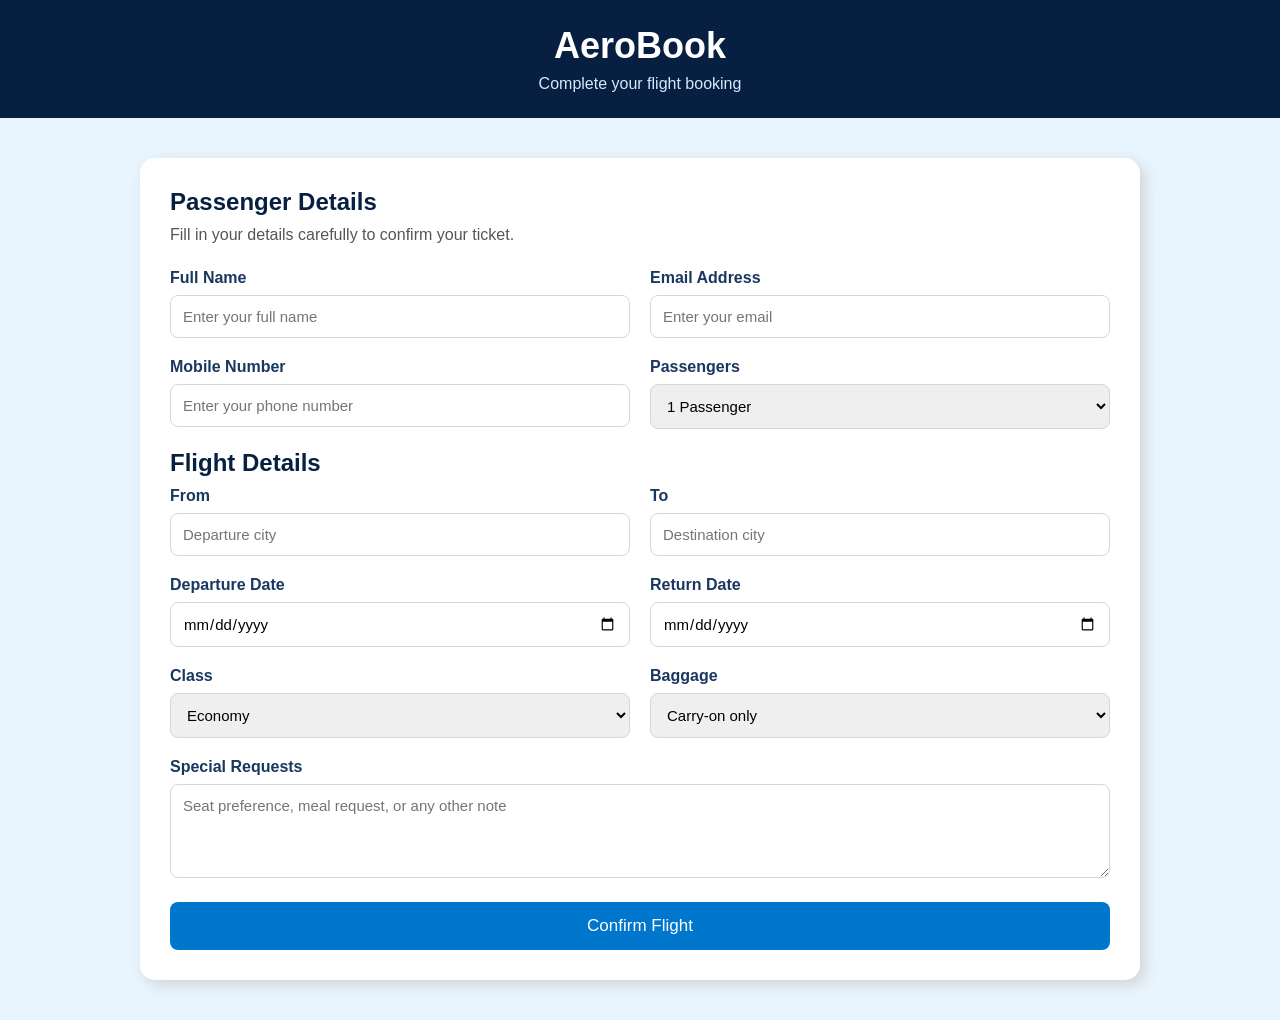
==== booking.html @ 1d0ac187 "Add files via upload" ====
<!DOCTYPE html>
<html lang="en">
<head>
    <meta charset="UTF-8">
    <meta name="viewport" content="width=device-width, initial-scale=1.0">
    <title>AeroBook | Booking</title>
    <link rel="stylesheet" href="booking.css">
    <script src="booking.js" defer></script>
</head>
<body>

    <header class="topbar">
        <h1>AeroBook</h1>
        <p>Complete your flight booking</p>
    </header>

    <main class="booking-page">
        <section class="booking-card">
            <h2>Passenger Details</h2>
            <p class="subtitle">Fill in your details carefully to confirm your ticket.</p>

            <form class="booking-form" id="bookingForm">
                <div class="form-row">
                    <div class="form-group">
                        <label for="fullname">Full Name</label>
                        <input type="text" id="fullname" placeholder="Enter your full name" required>
                    </div>

                    <div class="form-group">
                        <label for="email">Email Address</label>
                        <input type="email" id="email" placeholder="Enter your email" required>
                    </div>
                </div>

                <div class="form-row">
                    <div class="form-group">
                        <label for="phone">Mobile Number</label>
                        <input type="tel" id="phone" placeholder="Enter your phone number" required>
                    </div>

                    <div class="form-group">
                        <label for="passengers">Passengers</label>
                        <select id="passengers" required>
                            <option>1 Passenger</option>
                            <option>2 Passengers</option>
                            <option>3 Passengers</option>
                            <option>4 Passengers</option>
                            <option>5 Passengers</option>
                        </select>
                    </div>
                </div>

                <h2>Flight Details</h2>

                <div class="form-row">
                    <div class="form-group">
                        <label for="from">From</label>
                        <input type="text" id="from" placeholder="Departure city" required>
                    </div>

                    <div class="form-group">
                        <label for="to">To</label>
                        <input type="text" id="to" placeholder="Destination city" required>
                    </div>
                </div>

                <div class="form-row">
                    <div class="form-group">
                        <label for="depart-date">Departure Date</label>
                        <input type="date" id="depart-date" required>
                    </div>

                    <div class="form-group">
                        <label for="return-date">Return Date</label>
                        <input type="date" id="return-date">
                    </div>
                </div>

                <div class="form-row">
                    <div class="form-group">
                        <label for="class">Class</label>
                        <select id="class" required>
                            <option>Economy</option>
                            <option>Premium Economy</option>
                            <option>Business</option>
                            <option>First Class</option>
                        </select>
                    </div>

                    <div class="form-group">
                        <label for="baggage">Baggage</label>
                        <select id="baggage" required>
                            <option>Carry-on only</option>
                            <option>1 Checked Bag</option>
                            <option>2 Checked Bags</option>
                        </select>
                    </div>
                </div>

                <div class="form-group full-width">
                    <label for="notes">Special Requests</label>
                    <textarea id="notes" rows="4" placeholder="Seat preference, meal request, or any other note"></textarea>
                </div>

                <button type="submit" class="book-btn">Confirm Flight</button>
            </form>
        </section>
    </main>

</body>
</html>
---- booking.css ----
* {
    margin: 0;
    padding: 0;
    box-sizing: border-box;
    font-family: Arial, sans-serif;
}

body {
    background-color: #e8f5ff;
    color: #1a1a1a;
}

.topbar {
    background-color: #072041;
    color: white;
    text-align: center;
    padding: 25px 20px;
}

.topbar h1 {
    font-size: 36px;
    margin-bottom: 8px;
}

.topbar p {
    font-size: 16px;
    color: #d6e8ff;
}

.booking-page {
    width: 90%;
    max-width: 1000px;
    margin: 40px auto;
}

.booking-card {
    background-color: white;
    padding: 30px;
    border-radius: 15px;
    box-shadow: 5px 5px 15px #d3d3d3;
}

.booking-card h2 {
    margin-bottom: 10px;
    color: #072041;
}

.subtitle {
    margin-bottom: 25px;
    color: #555;
}

.form-row {
    display: flex;
    gap: 20px;
    margin-bottom: 20px;
}

.form-group {
    flex: 1;
}

.form-group label {
    display: block;
    margin-bottom: 8px;
    font-weight: bold;
    color: #19375F;
}

.form-group input,
.form-group select,
.form-group textarea {
    width: 100%;
    padding: 12px;
    border: 1px solid #cfd8e3;
    border-radius: 8px;
    font-size: 15px;
    outline: none;
}

.form-group input:focus,
.form-group select:focus,
.form-group textarea:focus {
    border-color: #0077cc;
}

.full-width {
    margin-bottom: 20px;
}

.book-btn {
    width: 100%;
    background-color: #0077cc;
    color: white;
    border: none;
    padding: 14px;
    font-size: 17px;
    border-radius: 8px;
    cursor: pointer;
}

.book-btn:hover {
    background-color: #005fa3;
}
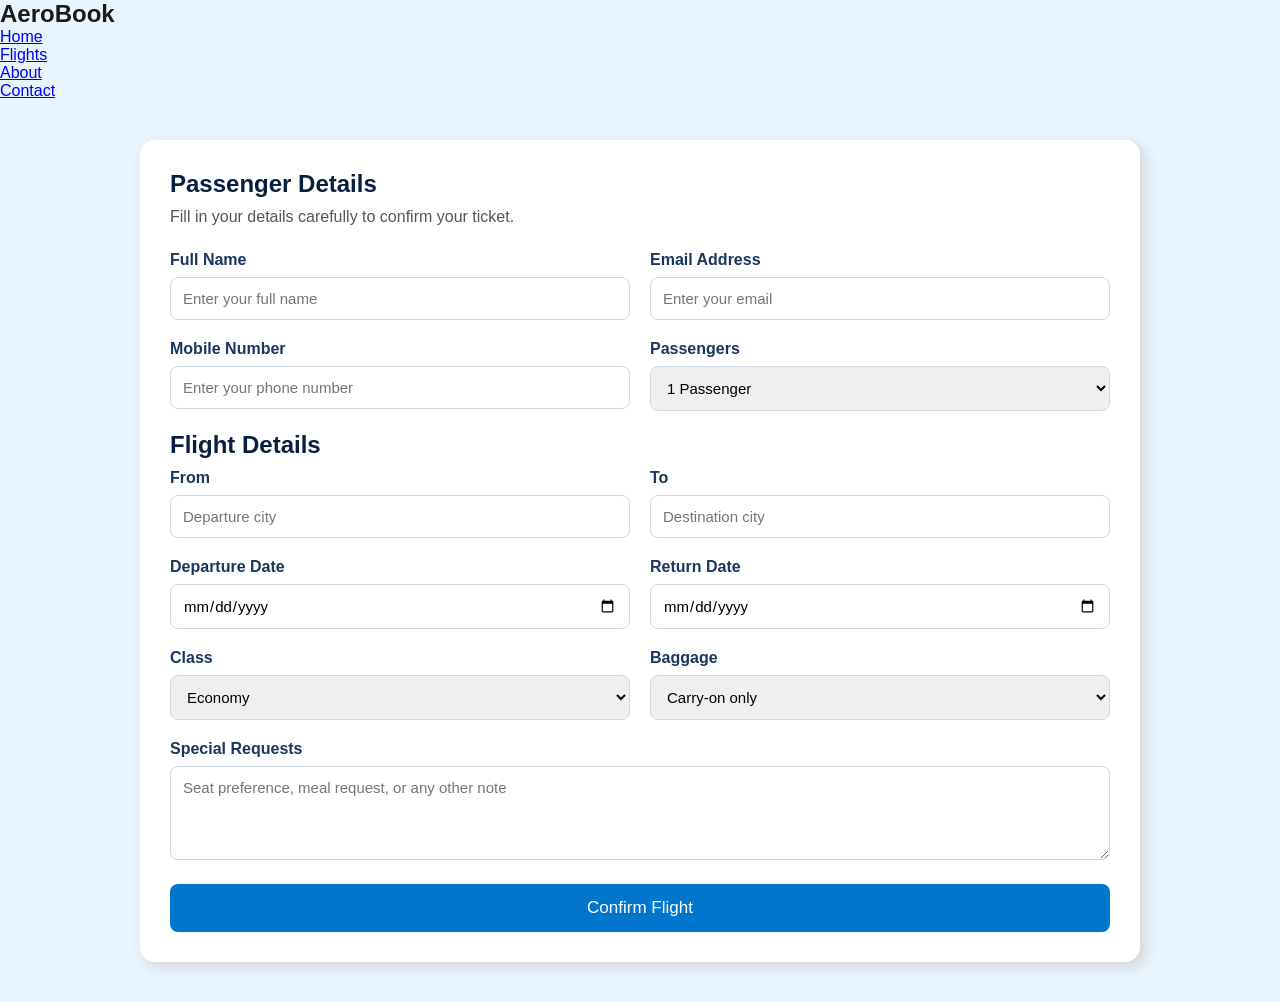
==== commit 86c725f5: "Update booking.html" ====
--- a/booking.html
+++ b/booking.html
@@ -9,9 +9,19 @@
 </head>
 <body>
 
-    <header class="topbar">
-        <h1>AeroBook</h1>
-        <p>Complete your flight booking</p>
+    <header>
+        <nav class="navbar">
+            <div class="logo">
+                <i class="fa-solid fa-plane"></i>
+                <h2>AeroBook</h2>
+            </div>
+            <ul class="nav-links">
+                <li><a href="index.html">Home</a></li>
+                <li><a href="flight.html">Flights</a></li>
+                <li><a href="#about">About</a></li>
+                <li><a href="#contact">Contact</a></li>
+            </ul>
+        </nav>
     </header>
 
     <main class="booking-page">
@@ -108,4 +118,4 @@
     </main>
 
 </body>
-</html>+</html>
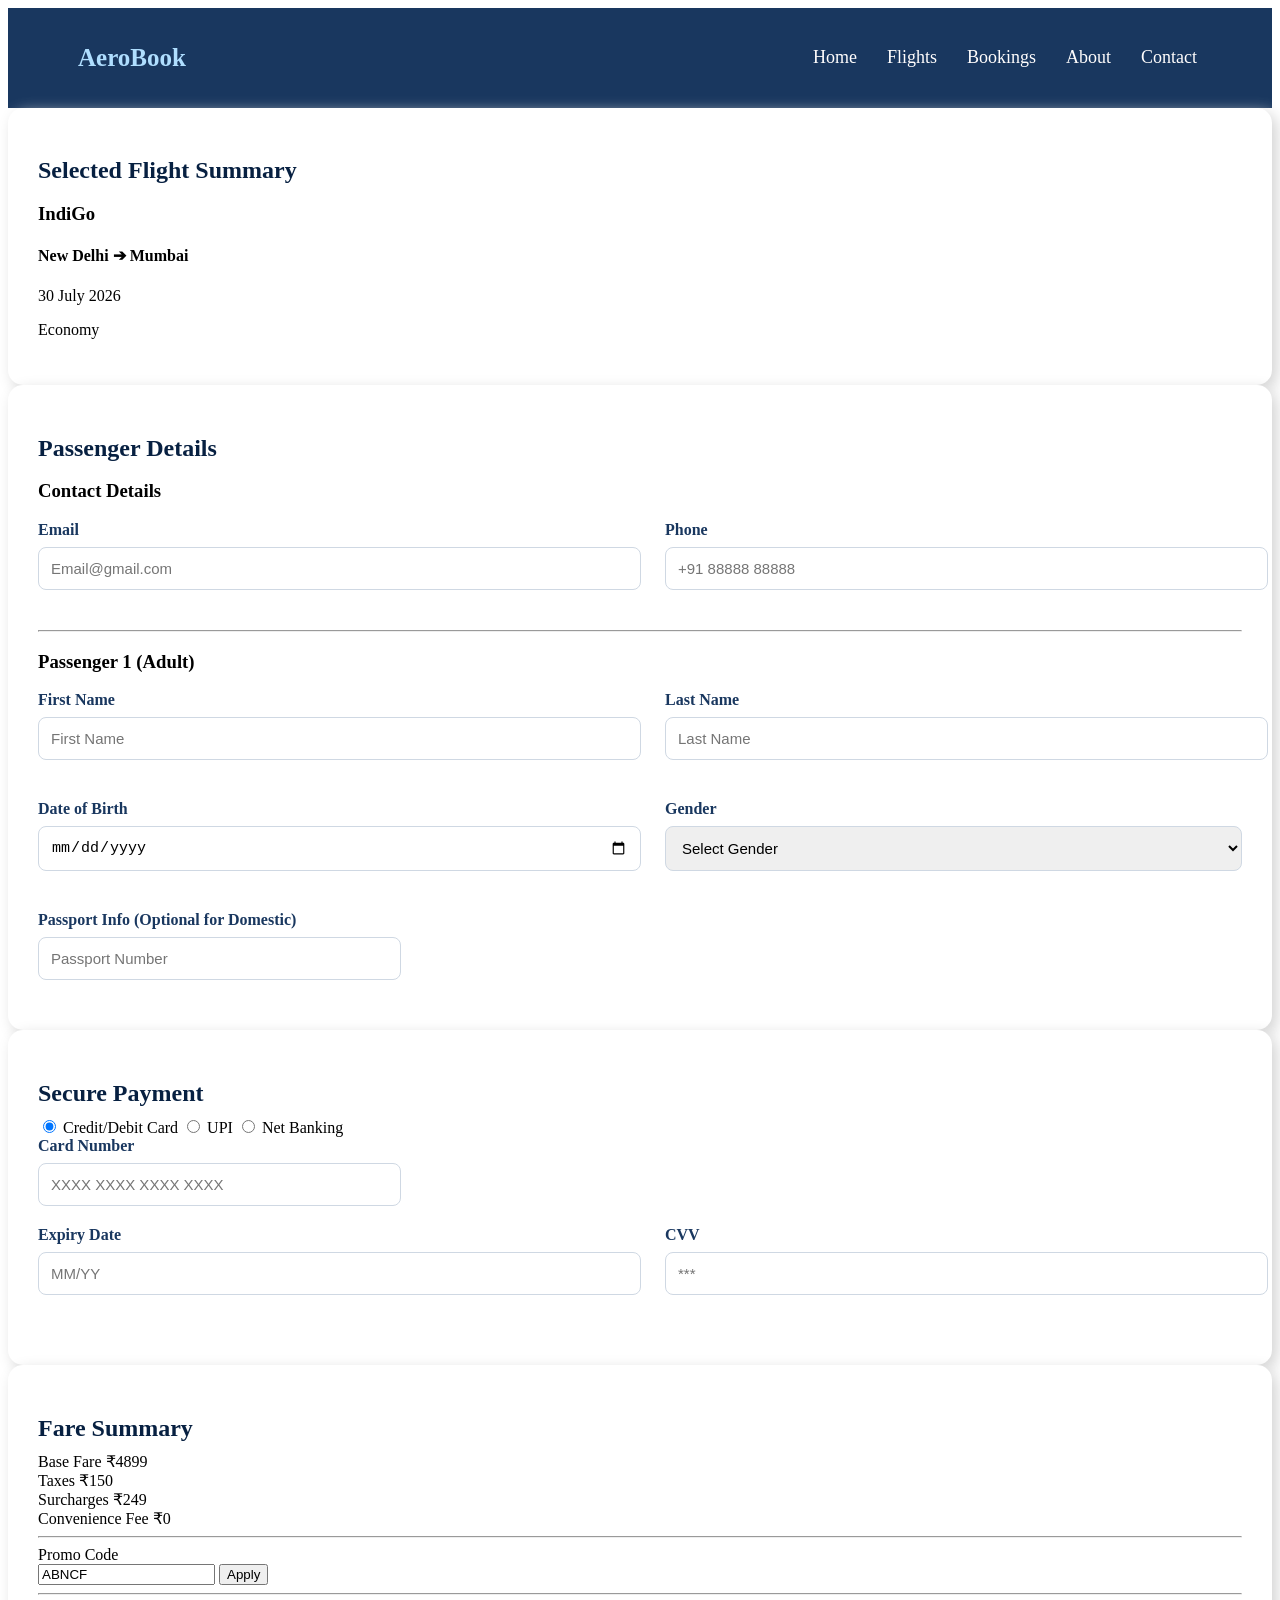
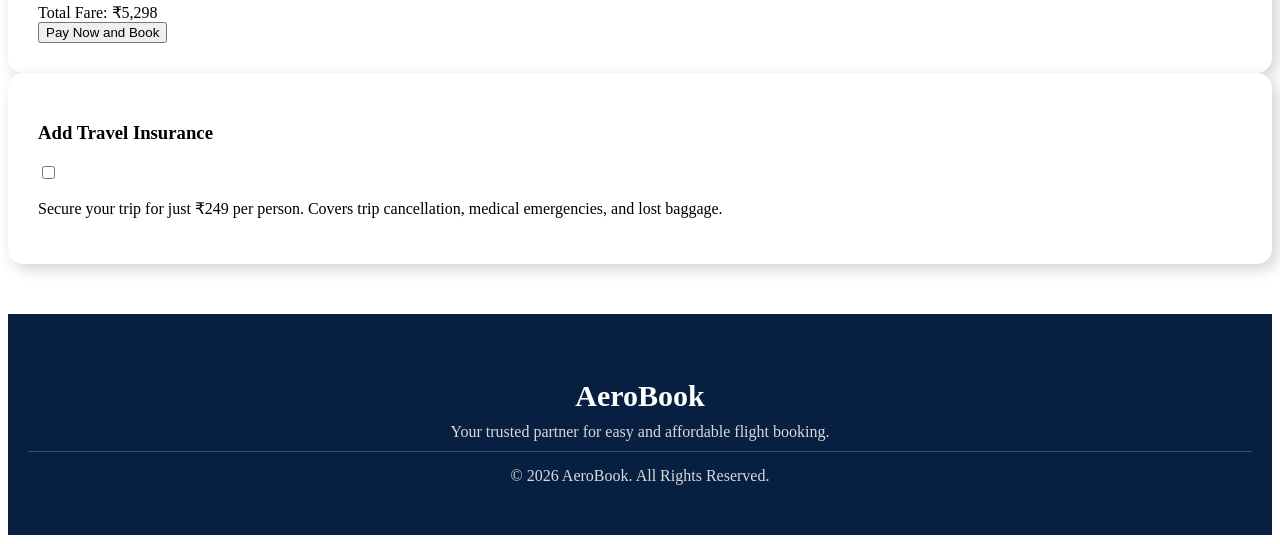
==== commit 4af75ee1: "Update booking.html" ====
--- a/booking.html
+++ b/booking.html
@@ -1,12 +1,16 @@
 <!DOCTYPE html>
 <html lang="en">
+
 <head>
     <meta charset="UTF-8">
     <meta name="viewport" content="width=device-width, initial-scale=1.0">
-    <title>AeroBook | Booking</title>
-    <link rel="stylesheet" href="booking.css">
-    <script src="booking.js" defer></script>
+    <link rel="stylesheet" href="index.css"> <!-- Keeping your main styles -->
+    <link rel="stylesheet" href="booking.css"> <!-- Specific booking styles -->
+    <script src="booking.js" defer></script> <!-- The script to load flight data -->
+
+    <title>AeroBook | Secure Booking</title>
 </head>
+
 <body>
 
     <header>
@@ -18,104 +22,198 @@
             <ul class="nav-links">
                 <li><a href="index.html">Home</a></li>
                 <li><a href="flight.html">Flights</a></li>
+                <li><a href="booking.html">Bookings</a></li>
                 <li><a href="#about">About</a></li>
                 <li><a href="#contact">Contact</a></li>
             </ul>
         </nav>
     </header>
 
-    <main class="booking-page">
-        <section class="booking-card">
-            <h2>Passenger Details</h2>
-            <p class="subtitle">Fill in your details carefully to confirm your ticket.</p>
-
-            <form class="booking-form" id="bookingForm">
-                <div class="form-row">
-                    <div class="form-group">
-                        <label for="fullname">Full Name</label>
-                        <input type="text" id="fullname" placeholder="Enter your full name" required>
-                    </div>
-
-                    <div class="form-group">
-                        <label for="email">Email Address</label>
-                        <input type="email" id="email" placeholder="Enter your email" required>
-                    </div>
-                </div>
-
-                <div class="form-row">
-                    <div class="form-group">
-                        <label for="phone">Mobile Number</label>
-                        <input type="tel" id="phone" placeholder="Enter your phone number" required>
-                    </div>
-
-                    <div class="form-group">
-                        <label for="passengers">Passengers</label>
-                        <select id="passengers" required>
-                            <option>1 Passenger</option>
-                            <option>2 Passengers</option>
-                            <option>3 Passengers</option>
-                            <option>4 Passengers</option>
-                            <option>5 Passengers</option>
-                        </select>
-                    </div>
-                </div>
-
-                <h2>Flight Details</h2>
-
-                <div class="form-row">
-                    <div class="form-group">
-                        <label for="from">From</label>
-                        <input type="text" id="from" placeholder="Departure city" required>
-                    </div>
-
-                    <div class="form-group">
-                        <label for="to">To</label>
-                        <input type="text" id="to" placeholder="Destination city" required>
-                    </div>
-                </div>
-
-                <div class="form-row">
-                    <div class="form-group">
-                        <label for="depart-date">Departure Date</label>
-                        <input type="date" id="depart-date" required>
-                    </div>
-
-                    <div class="form-group">
-                        <label for="return-date">Return Date</label>
-                        <input type="date" id="return-date">
-                    </div>
-                </div>
-
-                <div class="form-row">
-                    <div class="form-group">
-                        <label for="class">Class</label>
-                        <select id="class" required>
-                            <option>Economy</option>
-                            <option>Premium Economy</option>
-                            <option>Business</option>
-                            <option>First Class</option>
-                        </select>
-                    </div>
-
-                    <div class="form-group">
-                        <label for="baggage">Baggage</label>
-                        <select id="baggage" required>
-                            <option>Carry-on only</option>
-                            <option>1 Checked Bag</option>
-                            <option>2 Checked Bags</option>
-                        </select>
-                    </div>
-                </div>
-
-                <div class="form-group full-width">
-                    <label for="notes">Special Requests</label>
-                    <textarea id="notes" rows="4" placeholder="Seat preference, meal request, or any other note"></textarea>
-                </div>
-
-                <button type="submit" class="book-btn">Confirm Flight</button>
-            </form>
-        </section>
+    <main class="booking-main">
+        <div class="booking-container">
+
+            <!-- LEFT COLUMN: Details & Payment -->
+            <div class="booking-left">
+
+                <!-- 1. Dynamic Flight Summary -->
+                <section class="booking-card">
+                    <div class="card-header">
+                        <h2>Selected Flight Summary</h2>
+                    </div>
+                    <div class="card-body flight-summary">
+                        <div class="airline-logo">
+                            <h3 id="summary-airline">Loading Airline...</h3>
+                        </div>
+                        <div class="flight-details">
+                            <h4 id="summary-route">Loading Route...</h4>
+                            <p id="summary-date">30 July 2026</p>
+                            <p class="flight-tier" id="summary-class">Loading Class...</p>
+                        </div>
+                    </div>
+                </section>
+
+                <!-- 2. Passenger Details -->
+                <section class="booking-card">
+                    <div class="card-header">
+                        <h2>Passenger Details</h2>
+                    </div>
+                    <div class="card-body">
+                        <h3>Contact Details</h3>
+                        <div class="form-row">
+                            <div class="form-group">
+                                <label>Email</label>
+                                <input type="email" placeholder="Email@gmail.com" required>
+                            </div>
+                            <div class="form-group">
+                                <label>Phone</label>
+                                <input type="tel" placeholder="+91 88888 88888" required>
+                            </div>
+                        </div>
+
+                        <hr class="divider">
+
+                        <h3>Passenger 1 (Adult)</h3>
+                        <div class="form-row">
+                            <div class="form-group">
+                                <label>First Name</label>
+                                <input type="text" placeholder="First Name" required>
+                            </div>
+                            <div class="form-group">
+                                <label>Last Name</label>
+                                <input type="text" placeholder="Last Name" required>
+                            </div>
+                        </div>
+
+                        <div class="form-row">
+                            <div class="form-group">
+                                <label>Date of Birth</label>
+                                <input type="date" required>
+                            </div>
+                            <div class="form-group">
+                                <label>Gender</label>
+                                <select required>
+                                    <option value="" disabled selected>Select Gender</option>
+                                    <option value="male">Male</option>
+                                    <option value="female">Female</option>
+                                    <option value="other">Other</option>
+                                </select>
+                            </div>
+                        </div>
+
+                        <div class="form-group">
+                            <label>Passport Info (Optional for Domestic)</label>
+                            <input type="text" placeholder="Passport Number">
+                        </div>
+                    </div>
+                </section>
+
+                <!-- 3. Secure Payment -->
+                <section class="booking-card">
+                    <div class="card-header">
+                        <h2>Secure Payment</h2>
+                    </div>
+                    <div class="card-body">
+                        <div class="payment-tabs">
+                            <label><input type="radio" name="payment" checked> Credit/Debit Card</label>
+                            <label><input type="radio" name="payment"> UPI</label>
+                            <label><input type="radio" name="payment"> Net Banking</label>
+                        </div>
+
+                        <div class="form-group">
+                            <label>Card Number</label>
+                            <div class="card-input-wrapper">
+                                <i class="fa-regular fa-credit-card"></i>
+                                <input type="text" placeholder="XXXX XXXX XXXX XXXX" required>
+                            </div>
+                        </div>
+
+                        <div class="form-row">
+                            <div class="form-group">
+                                <label>Expiry Date</label>
+                                <input type="text" placeholder="MM/YY" required>
+                            </div>
+                            <div class="form-group">
+                                <label>CVV</label>
+                                <input type="password" placeholder="***" required>
+                            </div>
+                        </div>
+                    </div>
+                </section>
+
+            </div>
+
+            <!-- RIGHT COLUMN: Summary & Pricing -->
+            <div class="booking-right">
+
+                <!-- Dynamic Fare Summary -->
+                <section class="booking-card sidebar-card">
+                    <div class="card-header">
+                        <h2>Fare Summary</h2>
+                    </div>
+                    <div class="card-body">
+                        <div class="fare-row">
+                            <span>Base Fare</span>
+                            <span id="summary-base-fare">₹0</span>
+                        </div>
+                        <div class="fare-row">
+                            <span>Taxes</span>
+                            <span>₹150</span>
+                        </div>
+                        <div class="fare-row">
+                            <span>Surcharges</span>
+                            <span>₹249</span>
+                        </div>
+                        <div class="fare-row">
+                            <span>Convenience Fee</span>
+                            <span>₹0</span>
+                        </div>
+
+                        <hr class="divider">
+
+                        <div class="promo-section">
+                            <label>Promo Code</label>
+                            <div class="promo-input">
+                                <input type="text" value="ABNCF" placeholder="Enter Code">
+                                <button type="button">Apply</button>
+                            </div>
+                            <small class="promo-success">**ABNCF Applied! No Convenience Fee</small>
+                        </div>
+
+                        <hr class="divider">
+
+                        <div class="fare-row total-fare">
+                            <span>Total Fare:</span>
+                            <span id="summary-total-fare">₹0</span>
+                        </div>
+
+                        <button class="btn-primary" onclick="window.location.href='confirmation.html'">Pay Now and
+                            Book</button>
+                    </div>
+                </section>
+
+                <!-- Travel Insurance -->
+                <section class="booking-card sidebar-card insurance-card">
+                    <div class="insurance-header">
+                        <i class="fa-solid fa-shield-heart"></i>
+                        <h3>Add Travel Insurance</h3>
+                        <input type="checkbox" id="insurance">
+                    </div>
+                    <p>Secure your trip for just ₹249 per person. Covers trip cancellation, medical emergencies, and
+                        lost baggage.</p>
+                </section>
+
+            </div>
+        </div>
     </main>
 
+    <footer>
+        <div class="footer-content">
+            <h2>AeroBook</h2>
+            <p>Your trusted partner for easy and affordable flight booking.</p>
+            <p class="copyright">© 2026 AeroBook. All Rights Reserved.</p>
+        </div>
+    </footer>
+
 </body>
+
 </html>
--- a/index.css
+++ b/index.css
@@ -0,0 +1,552 @@
+
+
+.navbar{
+    background-color: rgb(240, 251, 255);
+    display: flex;
+    justify-content: space-between;
+    align-items: center;
+    padding: 15px 60px;
+}
+
+.logo{
+    display: flex;
+    align-items: center;
+}
+
+.logo h2{
+    font-size: 25px;
+    margin-left: 10px;
+    color: #0077cc;
+}
+
+.nav-links{
+    display: flex;
+    list-style: none;
+}
+
+.nav-links li{
+    margin: 0 15px;
+}
+
+.nav-links a{
+    text-decoration: none;
+    color: black;
+    font-size: 18px;
+}
+
+.nav-links a:hover{
+    color: #0077cc;
+}
+
+
+
+
+
+
+.hero{
+    height: 500px;
+    background-image: url("hero.png");
+    background-size: cover;
+    background-position: center;
+    text-align: center;
+    padding-top: 40px;
+    margin-bottom: 100px;
+    border-style: groove;
+    border-width: 3px;
+    border-color: #002346;
+}
+
+.hero-content{
+    width: 60%;
+    margin: auto;
+    padding: 30px;
+    border-radius: 15px;
+}
+
+.hero h1{
+    font-size: 50px;
+    font-family: 'Times New Roman', Times, serif;
+    color: #002346;
+    margin-top: -20px;
+    margin-bottom: 20px;
+    text-align: left;
+    margin-left: -100px;
+}
+
+
+
+
+.hero-search{
+    width: 45%;
+    height: 60%;
+    margin-top: -10px;
+    margin-left: 20px;
+    background-color: #19375F;
+    padding: 10px;
+    border-radius: 10px;
+}
+
+.hero h2{
+    text-align: center;
+    color: #fdfdfd;
+    margin-bottom: 25px;
+}
+
+.search-form{
+    display: flex;
+    flex-wrap: wrap;
+    justify-content: space-between;
+}
+
+.form-group{
+    width: 28%;
+    margin-bottom: 20px;
+}
+
+.form-group label{
+    display: block;
+    font-weight: bold;
+    color: #cee8f5;
+    margin-bottom: 8px;
+}
+
+.form-group input,
+.form-group select{
+    width: 90%;
+    padding: 8px;
+    border: 1px solid #ccc;
+    border-radius: 5px;
+    font-size: 15px;
+}
+
+.form-group input:focus,
+.form-group select:focus{
+    border-color: #0077cc;
+    outline: none;
+}
+
+.search-btn{
+    width: 200px;
+    margin: 20px auto 0;
+    display: block;
+    background-color: #0064ab;
+    color: white;
+    padding: 12px;
+    border: none;
+    border-radius: 5px;
+    font-size: 17px;
+    cursor: pointer;
+}
+
+.search-btn:hover{
+    background-color: #005fa3;
+}
+
+
+.chracter {
+    background-image: url(chracter.png);
+    background-size: contain;
+    background-position: center bottom;
+    background-repeat: no-repeat;
+    padding-top: 40px;
+    width: 100%;
+    height: 130px;
+    margin: auto;
+    margin-top: 12%;
+ }
+
+ .heading{
+    display: flex;
+    flex-wrap: wrap;
+    justify-content: space-between;
+    font-family: 'Times New Roman', Times, serif;
+    font-weight: 200;
+    font-size: large;
+    margin-top: 130px;
+    list-style: none;
+
+ }
+ #a{
+    margin-left: 210px;
+ }
+#b{
+    margin-left: 80px;
+}
+#c{
+    margin-right: 130px;
+}
+
+.destinations{
+    width: 90%;
+    margin: auto;
+    margin-top: 12%;
+    
+}
+
+.destinations h2{
+    text-align: center;
+    font-size: xx-large;
+    margin: 30px 0;
+}
+
+.destination-container{
+    display: flex;
+    justify-content: space-between;
+    flex-wrap: wrap;
+    margin-bottom: 40px;
+    
+}
+
+.card{
+    width: 23%;
+    border-radius: 10px;
+    text-align: left;
+    margin-bottom: 20px;
+}
+
+.card img{
+    width: 100%;
+    height: 200px;
+    border-radius: 10px 10px 0 0;
+    
+}
+
+.card h3{
+    margin-top: -28px;
+    color: floralwhite;
+    margin-left: 5px;
+}
+
+.card:hover{
+    background-color: #f0f8ff; 
+    border: 2px solid #00a0cc;
+}
+
+
+.offers{
+    width: 90%;
+    margin: 40px auto;
+    text-align: center;
+}
+
+.offer-container{
+    display: flex;
+    justify-content: space-between;
+}
+
+.offer-card{
+    width: 47%;
+    background: #a3caf0;
+    color: rgb(0, 0, 0);
+    padding: 25px;
+    margin: 10px;
+    border-radius: 15px;
+    box-shadow: 0 6px 15px rgba(0,0,0,0.2);
+    transition: 0.3s;
+}
+
+.offer-card h3{
+    margin: 10px 0;
+}
+
+.offer-card p{
+    margin: 15px 0;
+}
+
+.offer-card button{
+    padding: 10px 20px;
+    background: #104b75;
+    color: white;
+    border: none;
+    border-radius: 5px;
+    cursor: pointer;
+}
+
+
+.about {
+    background-color: rgb(240, 251, 255);
+    padding: 80px 60px;
+    margin-top: 60px;
+}
+
+.about h2 {
+    text-align: center;
+    font-size: xx-large;
+    color: #002346;
+    margin-bottom: 50px;
+    font-family: 'Times New Roman', Times, serif;
+}
+
+.about-content {
+    display: flex;
+    justify-content: space-between;
+    align-items: center;
+    max-width: 1200px;
+    margin: 0 auto;
+    gap: 60px;
+}
+
+.about-text {
+    flex: 1;
+}
+
+.about-text p {
+    font-size: 16px;
+    line-height: 1.8;
+    color: #333;
+    margin-bottom: 20px;
+    text-align: justify;
+}
+
+.about-stats {
+    flex: 1;
+    display: flex;
+    justify-content: space-around;
+    background-color: #19375F;
+    padding: 40px 20px;
+    border-radius: 15px;
+    box-shadow: 0 6px 15px rgba(0, 0, 0, 0.2);
+}
+
+.stat-item {
+    text-align: center;
+    color: white;
+}
+
+.stat-item i {
+    font-size: 40px;
+    color: #0077cc;
+    margin-bottom: 15px;
+}
+
+.stat-item h3 {
+    font-size: 36px;
+    margin-bottom: 5px;
+    color: #0077cc;
+}
+
+.stat-item p {
+    font-size: 16px;
+    color: #cee8f5;
+    margin: 0;
+}
+
+
+.contact {
+    background-color: #ffffff;
+    padding: 80px 60px;
+}
+
+.contact h2 {
+    text-align: center;
+    font-size: xx-large;
+    color: #002346;
+    margin-bottom: 50px;
+    font-family: 'Times New Roman', Times, serif;
+}
+
+.contact-content {
+    display: flex;
+    justify-content: space-between;
+    max-width: 1200px;
+    margin: 0 auto;
+    gap: 60px;
+}
+
+.contact-info {
+    flex: 1;
+    padding-right: 20px;
+}
+
+.contact-info h3 {
+    font-size: 28px;
+    color: #002346;
+    margin-bottom: 20px;
+}
+
+.contact-info p {
+    font-size: 16px;
+    color: #333;
+    margin-bottom: 30px;
+    line-height: 1.6;
+}
+
+.contact-details {
+    display: flex;
+    flex-direction: column;
+    gap: 20px;
+}
+
+.contact-item {
+    display: flex;
+    align-items: center;
+    gap: 15px;
+    font-size: 16px;
+    color: #333;
+}
+
+.contact-item i {
+    font-size: 24px;
+    color: #0077cc;
+    width: 30px;
+}
+
+.contact-form-container {
+    flex: 1.5;
+    background-color: rgb(240, 251, 255);
+    padding: 40px;
+    border-radius: 15px;
+    box-shadow: 0 6px 15px rgba(0, 0, 0, 0.1);
+}
+
+.contact-form-container h3 {
+    font-size: 24px;
+    color: #002346;
+    margin-bottom: 25px;
+}
+
+.contact-form {
+    display: flex;
+    flex-direction: column;
+    gap: 20px;
+}
+
+.contact-form .form-group {
+    width: 100%;
+    margin-bottom: 0;
+}
+
+.contact-form .form-group label {
+    display: block;
+    font-weight: bold;
+    color: #002346;
+    margin-bottom: 8px;
+    font-size: 15px;
+}
+
+.contact-form .form-group input,
+.contact-form .form-group textarea {
+    width: 100%;
+    padding: 12px;
+    border: 1px solid #ccc;
+    border-radius: 5px;
+    font-size: 15px;
+    font-family: Arial, sans-serif;
+    transition: border-color 0.3s ease;
+}
+
+.contact-form .form-group input:focus,
+.contact-form .form-group textarea:focus {
+    border-color: #0077cc;
+    outline: none;
+    box-shadow: 0 0 5px rgba(0, 119, 204, 0.2);
+}
+
+.contact-form .form-group textarea {
+    resize: vertical;
+    min-height: 120px;
+}
+
+.submit-btn {
+    background-color: #0064ab;
+    color: white;
+    padding: 14px 30px;
+    border: none;
+    border-radius: 5px;
+    font-size: 17px;
+    font-weight: bold;
+    cursor: pointer;
+    transition: background-color 0.3s ease;
+    align-self: flex-start;
+}
+
+.submit-btn:hover {
+    background-color: #005fa3;
+}
+
+footer{
+    background-color: #072041;
+    color: white;
+    text-align: center;
+    padding: 40px 20px;
+    margin-top: 50px;
+}
+
+.footer-content h2{
+    font-size: 30px;
+    margin-bottom: 10px;
+}
+
+.footer-content p{
+    font-size: 16px;
+    margin: 10px 0;
+    color: #d9d9d9;
+}
+
+.copyright{
+    margin-top: 20px;
+    font-size: 14px;
+    color: #bdbdbd;
+    border-top: 1px solid #3b4d66;
+    padding-top: 15px;
+}
+
+
+/* --- MOBILE SETTINGS --- */
+@media (max-width: 768px) {
+    .navbar {
+        flex-direction: column;
+        padding: 15px;
+    }
+    .nav-links {
+        margin-top: 15px;
+        flex-wrap: wrap;
+        justify-content: center;
+    }
+    .hero {
+        height: auto;
+        padding-bottom: 40px;
+        margin-bottom: 20px;
+    }
+    .hero-content {
+        width: 95%;
+    }
+    .hero h1 {
+        font-size: 35px;
+        margin-left: 0;
+        text-align: center;
+    }
+    .hero-search {
+        width: 90%;
+        margin: 0 auto;
+    }
+    .form-group {
+        width: 100%;
+    }
+    .heading {
+        flex-direction: column;
+        align-items: center;
+        margin-top: 20px;
+    }
+    #a, #b, #c {
+        margin: 10px 0;
+    }
+    .card {
+        width: 100%;
+    }
+    .offer-container {
+        flex-direction: column;
+    }
+    .offer-card {
+        width: 100%;
+        margin: 10px 0;
+    }
+    .about-content, .contact-content {
+        flex-direction: column;
+        gap: 30px;
+    }
+    .about-stats {
+        flex-direction: column;
+        gap: 20px;
+    }
+}
--- a/booking.css
+++ b/booking.css
@@ -1,30 +1,39 @@
-* {
-    margin: 0;
-    padding: 0;
-    box-sizing: border-box;
-    font-family: Arial, sans-serif;
+.navbar{
+    background-color: #19375F;
+    display: flex;
+    justify-content: space-between;
+    align-items: center;
+    padding: 15px 60px;
 }
 
-body {
-    background-color: #e8f5ff;
-    color: #1a1a1a;
+.logo{
+    display: flex;
+    align-items: center;
 }
 
-.topbar {
-    background-color: #072041;
-    color: white;
-    text-align: center;
-    padding: 25px 20px;
+.logo h2{
+    font-size: 25px;
+    margin-left: 10px;
+    color: #afdeff;
 }
 
-.topbar h1 {
-    font-size: 36px;
-    margin-bottom: 8px;
+.nav-links{
+    display: flex;
+    list-style: none;
 }
 
-.topbar p {
-    font-size: 16px;
-    color: #d6e8ff;
+.nav-links li{
+    margin: 0 15px;
+}
+
+.nav-links a{
+    text-decoration: none;
+    color: rgb(255, 253, 253);
+    font-size: 18px;
+}
+
+.nav-links a:hover{
+    color: #54b8ff;
 }
 
 .booking-page {
@@ -52,7 +61,7 @@
 
 .form-row {
     display: flex;
-    gap: 20px;
+    gap: 50px;
     margin-bottom: 20px;
 }
 
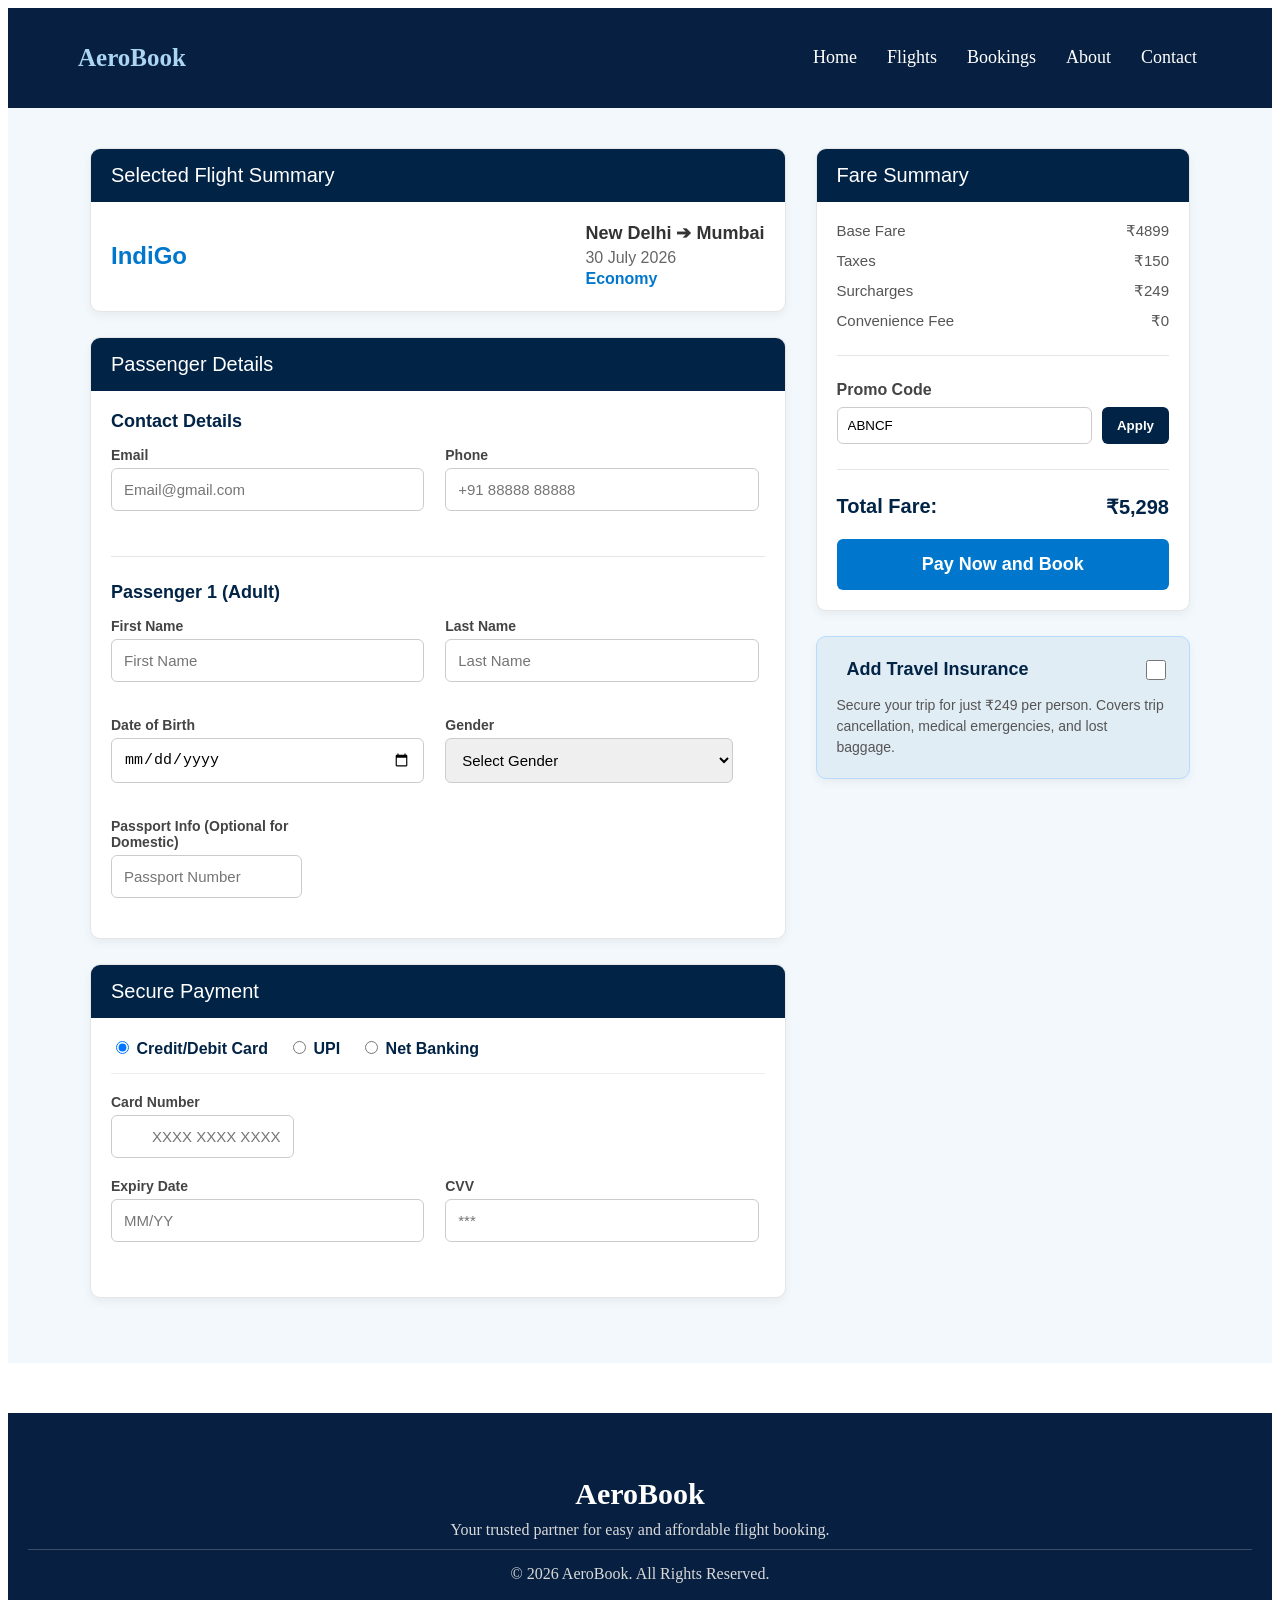
==== commit 1ad113e7: "Update booking.html" ====
--- a/booking.html
+++ b/booking.html
@@ -186,8 +186,7 @@
                             <span id="summary-total-fare">₹0</span>
                         </div>
 
-                        <button class="btn-primary" onclick="window.location.href='confirmation.html'">Pay Now and
-                            Book</button>
+                        <button class="btn-primary" id="pay-btn">Pay Now and Book</button>
                     </div>
                 </section>
 
--- a/booking.css
+++ b/booking.css
@@ -1,115 +1,333 @@
-.navbar{
-    background-color: #19375F;
+.navbar {
+    background-color: #072041;
     display: flex;
     justify-content: space-between;
     align-items: center;
     padding: 15px 60px;
 }
 
-.logo{
-    display: flex;
-    align-items: center;
-}
-
-.logo h2{
+.logo {
+    display: flex;
+    align-items: center;
+}
+
+.logo h2 {
     font-size: 25px;
     margin-left: 10px;
-    color: #afdeff;
-}
-
-.nav-links{
+    color: #acd5f3;
+}
+
+.nav-links {
     display: flex;
     list-style: none;
 }
 
-.nav-links li{
+.nav-links li {
     margin: 0 15px;
 }
 
-.nav-links a{
+.nav-links a {
     text-decoration: none;
-    color: rgb(255, 253, 253);
-    font-size: 18px;
-}
-
-.nav-links a:hover{
-    color: #54b8ff;
-}
-
-.booking-page {
-    width: 90%;
-    max-width: 1000px;
-    margin: 40px auto;
-}
-
+    color: rgb(255, 255, 255);
+    font-size: 18px;
+}
+
+.nav-links a:hover {
+    color: #0077cc;
+}
+
+
+
+
+/* --- MAIN LAYOUT & BACKGROUND --- */
+.booking-main {
+    background-color: #f3f8fc;
+    /* Soft blue background for the whole page */
+    padding: 40px 20px;
+    font-family: Arial, sans-serif;
+}
+
+.booking-container {
+    max-width: 1100px;
+    margin: 0 auto;
+    display: flex;
+    /* Creates the two-column layout */
+    gap: 30px;
+    /* Space between left and right columns */
+    align-items: flex-start;
+    /* Prevents columns from stretching to equal heights */
+}
+
+.booking-left {
+    width: 65%;
+    /* Takes up majority of the space */
+}
+
+.booking-right {
+    width: 35%;
+    /* Sidebar takes up the rest */
+}
+
+/* --- CARDS DESIGN --- */
 .booking-card {
-    background-color: white;
-    padding: 30px;
-    border-radius: 15px;
-    box-shadow: 5px 5px 15px #d3d3d3;
-}
-
-.booking-card h2 {
-    margin-bottom: 10px;
-    color: #072041;
-}
-
-.subtitle {
+    background: white;
+    border-radius: 10px;
+    box-shadow: 0 4px 10px rgba(0, 0, 0, 0.05);
     margin-bottom: 25px;
-    color: #555;
-}
-
+    border: 1px solid #e5e5e5;
+    overflow: hidden;
+    /* Keeps the header background inside the rounded corners */
+}
+
+.card-header {
+    background-color: #002346;
+    /* AeroBook dark navy */
+    color: white;
+    padding: 15px 20px;
+}
+
+.card-header h2 {
+    margin: 0;
+    font-size: 20px;
+    font-weight: normal;
+}
+
+.card-body {
+    padding: 20px;
+}
+
+.card-body h3 {
+    color: #002346;
+    margin-top: 0;
+    margin-bottom: 15px;
+    font-size: 18px;
+}
+
+/* --- FLIGHT SUMMARY STYLES --- */
+.flight-summary {
+    display: flex;
+    justify-content: space-between;
+    align-items: center;
+}
+
+.airline-logo h3 {
+    color: #0077cc;
+    font-size: 24px;
+    margin: 0;
+}
+
+.flight-details h4 {
+    margin: 0 0 5px 0;
+    font-size: 18px;
+    color: #333;
+}
+
+.flight-details p {
+    margin: 3px 0;
+    color: #666;
+}
+
+.flight-tier {
+    font-weight: bold;
+    color: #0077cc !important;
+}
+
+/* --- FORMS & INPUTS --- */
 .form-row {
     display: flex;
-    gap: 50px;
-    margin-bottom: 20px;
+    gap: 15px;
+    /* Space between two inputs side-by-side */
+    margin-bottom: 15px;
 }
 
 .form-group {
     flex: 1;
+    /* Makes inputs share the row equally */
+    display: flex;
+    flex-direction: column;
 }
 
 .form-group label {
+    margin-bottom: 5px;
+    font-weight: bold;
+    color: #444;
+    font-size: 14px;
+}
+
+.form-group input,
+.form-group select {
+    padding: 12px;
+    border: 1px solid #ccc;
+    border-radius: 6px;
+    font-size: 15px;
+    outline: none;
+}
+
+.form-group input:focus,
+.form-group select:focus {
+    border-color: #0077cc;
+    /* Turns blue when clicked */
+}
+
+.divider {
+    border: 0;
+    height: 1px;
+    background: #e5e5e5;
+    margin: 25px 0;
+}
+
+/* --- PAYMENT SECTION --- */
+.payment-tabs {
+    display: flex;
+    gap: 20px;
+    margin-bottom: 20px;
+    padding-bottom: 15px;
+    border-bottom: 1px solid #eee;
+}
+
+.payment-tabs label {
+    cursor: pointer;
+    font-weight: bold;
+    color: #002346;
+}
+
+.card-input-wrapper {
+    position: relative;
+    /* Allows us to put the icon inside the input */
+    display: flex;
+    align-items: center;
+}
+
+.card-input-wrapper i {
+    position: absolute;
+    left: 12px;
+    color: #888;
+}
+
+.card-input-wrapper input {
+    width: 100%;
+    padding-left: 40px;
+    /* Makes room for the icon */
+    box-sizing: border-box;
+}
+
+/* --- FARE SUMMARY & SIDEBAR --- */
+.fare-row {
+    display: flex;
+    justify-content: space-between;
+    margin-bottom: 12px;
+    color: #555;
+    font-size: 15px;
+}
+
+.total-fare {
+    font-size: 20px;
+    font-weight: bold;
+    color: #002346;
+    margin-top: 15px;
+    margin-bottom: 20px;
+}
+
+/* --- PROMO CODE --- */
+.promo-section label {
     display: block;
     margin-bottom: 8px;
     font-weight: bold;
-    color: #19375F;
-}
-
-.form-group input,
-.form-group select,
-.form-group textarea {
-    width: 100%;
-    padding: 12px;
-    border: 1px solid #cfd8e3;
-    border-radius: 8px;
-    font-size: 15px;
-    outline: none;
-}
-
-.form-group input:focus,
-.form-group select:focus,
-.form-group textarea:focus {
-    border-color: #0077cc;
-}
-
-.full-width {
-    margin-bottom: 20px;
-}
-
-.book-btn {
-    width: 100%;
-    background-color: #0077cc;
+    color: #444;
+}
+
+.promo-input {
+    display: flex;
+    gap: 10px;
+}
+
+.promo-input input {
+    flex: 1;
+    padding: 10px;
+    border: 1px solid #ccc;
+    border-radius: 6px;
+}
+
+.promo-input button {
+    background: #002346;
     color: white;
     border: none;
-    padding: 14px;
-    font-size: 17px;
-    border-radius: 8px;
+    padding: 0 15px;
+    border-radius: 6px;
     cursor: pointer;
-}
-
-.book-btn:hover {
-    background-color: #005fa3;
-}
-
-
+    font-weight: bold;
+}
+
+.promo-success {
+    display: block;
+    color: #28a745;
+    /* Green text */
+    margin-top: 8px;
+    font-weight: bold;
+}
+
+/* --- BUTTONS --- */
+.btn-primary {
+    width: 100%;
+    background: #0077cc;
+    color: white;
+    padding: 15px;
+    border: none;
+    border-radius: 6px;
+    font-size: 18px;
+    font-weight: bold;
+    cursor: pointer;
+    transition: 0.3s;
+}
+
+.btn-primary:hover {
+    background: #005fa3;
+}
+
+/* --- INSURANCE WIDGET --- */
+.insurance-card {
+    background: #e1edf5;
+    border: 1px solid #b8daff;
+    padding: 20px;
+    /* Adds breathing room inside the box */
+    border-radius: 10px;
+    margin-top: 20px;
+    /* Adds space between the button and this card */
+}
+
+.insurance-header {
+    display: flex;
+    align-items: center;
+    gap: 10px;
+    margin-bottom: 12px;
+}
+
+.insurance-header i {
+    color: #0077cc;
+    font-size: 22px;
+}
+
+.insurance-header h3 {
+    margin: 0;
+    flex: 1;
+    /* Pushes the checkbox to the far right */
+    font-size: 18px;
+    color: #002346;
+}
+
+/* Make the checkbox larger and match the theme */
+.insurance-header input[type="checkbox"] {
+    width: 20px;
+    height: 20px;
+    cursor: pointer;
+    accent-color: #0077cc;
+    /* Turns the checkbox blue when ticked */
+}
+
+.insurance-card p {
+    margin: 0;
+    font-size: 14px;
+    color: #555;
+    line-height: 1.5;
+}
+
